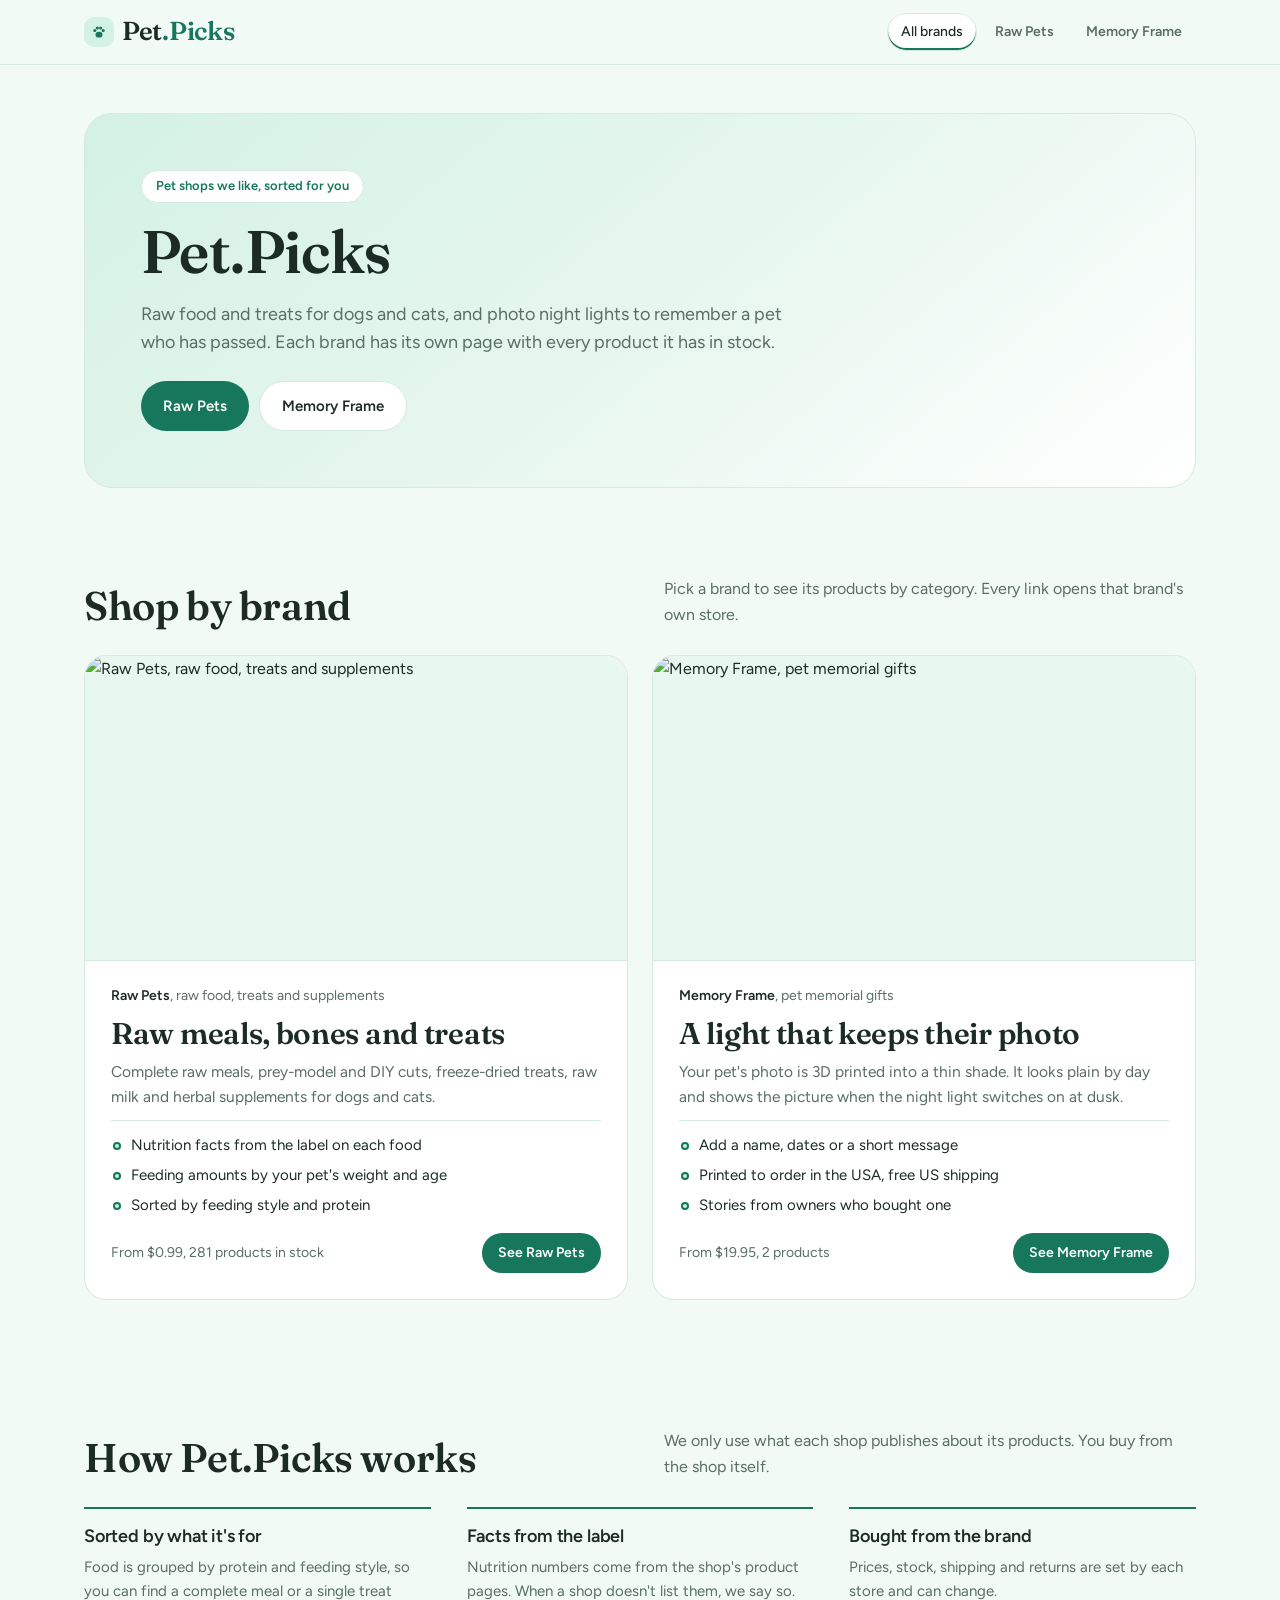
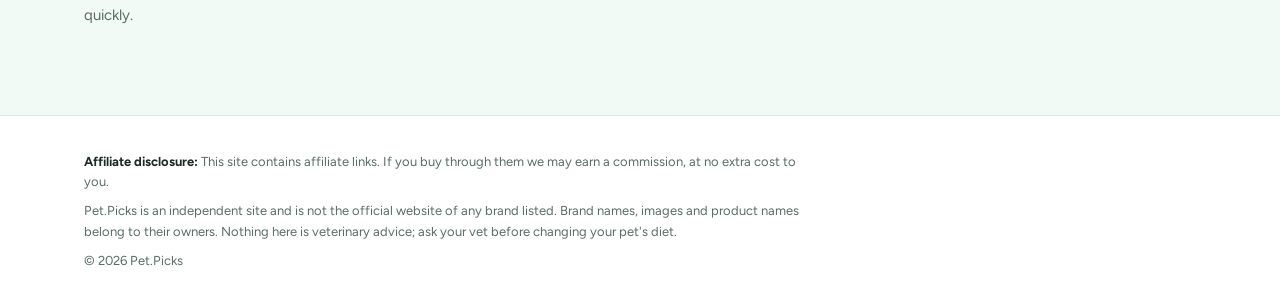
==== index.html @ 30e13f92 "Pet.Picks: hub, Raw Pets (281 in-stock products, nutrition, feeding helper), Memory Frame Co-Authore" ====
<!DOCTYPE html>
<html lang="en">
<head>
<meta charset="utf-8">
<meta name="viewport" content="width=device-width, initial-scale=1">
<link rel="icon" type="image/svg+xml" href="data:image/svg+xml,%3Csvg xmlns='http://www.w3.org/2000/svg' viewBox='0 0 64 64'%3E%3Crect width='64' height='64' rx='16' fill='%23d4f1e5'/%3E%3Cg fill='%2317775c'%3E%3Cellipse cx='32' cy='40' rx='11' ry='9'/%3E%3Ccircle cx='19' cy='27' r='5'/%3E%3Ccircle cx='27' cy='19' r='5'/%3E%3Ccircle cx='37' cy='19' r='5'/%3E%3Ccircle cx='45' cy='27' r='5'/%3E%3C/g%3E%3C/svg%3E">
<title>Pet.Picks | Raw Pet Food, Treats &amp; Pet Memorial Gifts</title>
<meta name="description" content="Pet.Picks sorts products from small pet shops we like: raw food, treats and supplements from Raw Pets, and photo memorial night lights from Memory Frame.">
<script>try{if(sessionStorage.getItem("pp-transit")&&!matchMedia("(prefers-reduced-motion: reduce)").matches){document.documentElement.classList.add("tc-arrive");setTimeout(function(){document.documentElement.classList.remove("tc-arrive")},3000)}}catch(e){}</script>
<link rel="preconnect" href="https://fonts.googleapis.com">
<link rel="preconnect" href="https://fonts.gstatic.com" crossorigin>
<link rel="stylesheet" href="https://fonts.googleapis.com/css2?family=Fraunces:opsz,wght@9..144,500;9..144,600&family=Figtree:wght@400;500;600;700&display=swap">
<link rel="stylesheet" href="assets/css/site.css">
<style>
.brands{display:grid;grid-template-columns:repeat(2,minmax(0,1fr));gap:24px}
.brand{display:flex;flex-direction:column;border-radius:22px;overflow:hidden;background:var(--card);border:1px solid var(--line);transition:border-color .25s,box-shadow .25s}
.brand:hover{border-color:var(--a);box-shadow:0 20px 40px -26px rgba(23,119,92,.55)}
.brand .pic{aspect-ratio:16/9;background:var(--mint-2);position:relative;overflow:hidden;border-bottom:1px solid var(--line)}
.brand .pic img{position:absolute;inset:0;width:100%;height:100%;object-fit:cover;transition:transform .6s cubic-bezier(.2,.7,.2,1)}
.brand:hover .pic img{transform:scale(1.035)}
.brand .body{padding:24px 26px 26px;display:flex;flex-direction:column;gap:10px;flex:1}
.brand .kind{font-size:14px;color:var(--mut)}
.brand .kind b{color:var(--ink);font-weight:600}
.brand h3{font-size:30px}
.brand p{color:var(--mut);font-size:15.5px}
.brand ul{list-style:none;padding:12px 0 0;font-size:15px;flex:1;display:flex;flex-direction:column;gap:6px;border-top:1px solid var(--line)}
.brand li{padding-left:20px;position:relative}
.brand li:before{content:"";position:absolute;left:2px;top:.6em;width:8px;height:8px;border-radius:50%;background:var(--a-l);box-shadow:inset 0 0 0 2px var(--a)}
.brand .meta{display:flex;justify-content:space-between;align-items:center;gap:14px;flex-wrap:wrap;margin-top:6px}
.brand .meta span:first-child{font-size:14px;color:var(--mut)}
.how{display:grid;grid-template-columns:repeat(3,minmax(0,1fr));gap:36px}
.how div{border-top:2px solid var(--a);padding-top:16px}
.how h3{font:600 18px/1.3 var(--f-body);margin-bottom:6px}
.how p{color:var(--mut);font-size:15px;max-width:34ch}
@media(max-width:760px){.brands,.how{grid-template-columns:1fr}.how{gap:24px}.brand .body{padding:20px}}
</style>
</head>
<body>

<header><div class="wrap">
  <a class="logo" href="./"><i><svg viewBox="0 0 24 24" fill="#17775c"><ellipse cx="12" cy="15.5" rx="4.6" ry="3.8"/><circle cx="6.4" cy="10" r="2.1"/><circle cx="9.8" cy="6.6" r="2.1"/><circle cx="14.2" cy="6.6" r="2.1"/><circle cx="17.6" cy="10" r="2.1"/></svg></i><b>Pet<span>.Picks</span></b></a>
  <nav class="top" id="nav"></nav>
</div></header>

<main>
<!-- HERO (simple for now; the full hero comes later) -->
<section class="hero"><div class="wrap">
  <div class="hero-box">
    <span class="tag">Pet shops we like, sorted for you</span>
    <h1>Pet.Picks</h1>
    <p>Raw food and treats for dogs and cats, and photo night lights to remember a pet who has passed. Each brand has its own page with every product it has in stock.</p>
    <div class="cta" id="heroBtns"></div>
  </div>
</div></section>

<section id="brands"><div class="wrap">
  <div class="head">
    <h2>Shop by brand</h2>
    <p>Pick a brand to see its products by category. Every link opens that brand's own store.</p>
  </div>
  <div class="brands" id="brandGrid"></div>
</div></section>

<section><div class="wrap">
  <div class="head">
    <h2>How Pet.Picks works</h2>
    <p>We only use what each shop publishes about its products. You buy from the shop itself.</p>
  </div>
  <div class="how">
    <div data-reveal><h3>Sorted by what it's for</h3><p>Food is grouped by protein and feeding style, so you can find a complete meal or a single treat quickly.</p></div>
    <div data-reveal><h3>Facts from the label</h3><p>Nutrition numbers come from the shop's product pages. When a shop doesn't list them, we say so.</p></div>
    <div data-reveal><h3>Bought from the brand</h3><p>Prices, stock, shipping and returns are set by each store and can change.</p></div>
  </div>
</div></section>
</main>

<footer><div class="wrap">
  <p><b>Affiliate disclosure:</b> This site contains affiliate links. If you buy through them we may earn a commission, at no extra cost to you.</p>
  <p>Pet.Picks is an independent site and is not the official website of any brand listed. Brand names, images and product names belong to their owners. Nothing here is veterinary advice; ask your vet before changing your pet's diet.</p>
  <p>© <span id="y"></span> Pet.Picks</p>
</div></footer>

<script>
/* =====================================================================
   SETTINGS – EDIT ONLY THIS PART
   To add a brand: create its folder (e.g. /new-brand/index.html) and copy one block below.
   ===================================================================== */
const BRANDS = [
 { page:"raw-pets/", nav:"Raw food & treats", label:"Raw Pets", kind:"raw food, treats and supplements",
   title:"Raw meals, bones and treats",
   text:"Complete raw meals, prey-model and DIY cuts, freeze-dried treats, raw milk and herbal supplements for dogs and cats.",
   points:["Nutrition facts from the label on each food","Feeding amounts by your pet's weight and age","Sorted by feeding style and protein"],
   from:"From $0.99", count:"281 products in stock",
   img:"https://rawpets.com/wp-content/uploads/2026/08/img_0760.jpeg" },
 { page:"memory-frame/", nav:"Memorial lights", label:"Memory Frame", kind:"pet memorial gifts",
   title:"A light that keeps their photo",
   text:"Your pet's photo is 3D printed into a thin shade. It looks plain by day and shows the picture when the night light switches on at dusk.",
   points:["Add a name, dates or a short message","Printed to order in the USA, free US shipping","Stories from owners who bought one"],
   from:"From $19.95", count:"2 products",
   img:"https://getmemoryframe.com/cdn/shop/files/01-nikko-illuminated.png?v=1788274591" }
];
/* ===================== END OF SETTINGS ===================== */

document.getElementById("nav").innerHTML = '<a class="on" href="./"><span>All brands</span></a>' +
  BRANDS.map(function(b){ return '<a href="'+b.page+'"><b>'+b.label+'</b><span>'+b.nav+'</span></a>'; }).join("");
document.getElementById("heroBtns").innerHTML = BRANDS.map(function(b,i){
  return '<a class="btn'+(i?' ghost':'')+'" href="'+b.page+'">'+b.label+'</a>'; }).join("");
document.getElementById("brandGrid").innerHTML = BRANDS.map(function(b){
  var meta=[b.from,b.count].filter(Boolean).join(", ");
  return '<a class="brand" href="'+b.page+'" data-fly data-reveal>'+
    '<div class="pic"><img loading="lazy" alt="'+b.label+', '+b.kind+'" src="'+b.img+'"></div>'+
    '<div class="body"><span class="kind"><b>'+b.label+'</b>, '+b.kind+'</span><h3>'+b.title+'</h3><p>'+b.text+'</p>'+
    '<ul>'+b.points.map(function(t){return "<li>"+t+"</li>"}).join("")+'</ul>'+
    '<div class="meta"><span>'+meta+'</span><span class="btn sm">See '+b.label+'</span></div></div></a>';
}).join("");
document.getElementById("y").textContent = new Date().getFullYear();
</script>
<script src="assets/js/gsap.min.js"></script>
<script src="assets/js/motion.js"></script>
<script src="assets/js/transit.js" defer></script>
</body>
</html>
---- assets/css/site.css ----
/* Pet.Picks shared look: pastel mint, soft white cards, deep green for actions. */
:root{
  --bg:#f2faf6; --card:#ffffff; --mint:#d4f1e5; --mint-2:#e8f7f0; --line:#d5eae0;
  --ink:#1c2b26; --mut:#5a6d66;
  --a:#17775c; --a-d:#0f5f49; --a-l:#c8eedf;
  --warm:#f7e3bd; --warm-ink:#8a5a12;
  --f-display:"Fraunces",Georgia,"Times New Roman",serif;
  --f-body:"Figtree",system-ui,-apple-system,"Segoe UI",Roboto,sans-serif;
  color-scheme:light;
}
*{box-sizing:border-box;margin:0}
html{scroll-behavior:smooth}
body{font-family:var(--f-body);color:var(--ink);background:var(--bg);font-size:16px;line-height:1.6;-webkit-font-smoothing:antialiased}
a{color:inherit;text-decoration:none}
img{max-width:100%}
::selection{background:var(--a-l)}
a:focus-visible,button:focus-visible,input:focus-visible,select:focus-visible,summary:focus-visible{outline:2px solid var(--a);outline-offset:3px}
.wrap{max-width:1160px;margin:0 auto;padding-inline:24px}
h1,h2,h3{font-family:var(--f-display);font-weight:600;letter-spacing:-.01em;line-height:1.08;text-wrap:balance}
h1{font-size:clamp(38px,5.2vw,60px)}
main h2{font-size:clamp(28px,3.6vw,40px)}

/* header + brand tabs */
header{position:sticky;top:0;z-index:20;background:rgba(242,250,246,.88);backdrop-filter:saturate(1.4) blur(10px);-webkit-backdrop-filter:saturate(1.4) blur(10px);border-bottom:1px solid var(--line)}
header .wrap{display:flex;justify-content:space-between;align-items:center;height:64px;gap:12px}
.logo{font-family:var(--f-display);font-weight:600;font-size:26px;letter-spacing:-.01em;display:flex;align-items:center;gap:8px}
.logo b{font-weight:inherit}
.logo b span{color:var(--a)}
.logo i{width:30px;height:30px;border-radius:10px;background:var(--mint);display:grid;place-items:center;font-style:normal}
.logo i svg{width:18px;height:18px}
nav.top{display:flex;gap:4px;font-size:14px;font-weight:500}
nav.top a{padding:7px 13px;border-radius:999px;color:var(--mut);border:1px solid transparent}
nav.top a:hover{color:var(--ink);background:var(--mint-2)}
nav.top a.on{color:var(--ink);background:var(--card);border-color:var(--line);box-shadow:inset 0 -2px 0 var(--a)}
nav.top a b{font-weight:600}
nav.top a b+span{display:none}

/* buttons */
.btn{display:inline-flex;align-items:center;justify-content:center;gap:8px;background:var(--a);color:#fff;padding:12px 22px;border-radius:999px;font-weight:600;font-size:15px;border:0;cursor:pointer;font-family:inherit;transition:background .2s}
.btn:hover{background:var(--a-d)}
.btn.sm{padding:9px 16px;font-size:14px}
.btn.ghost{background:var(--card);color:var(--ink);border:1px solid var(--line)}
.btn.ghost:hover{background:var(--mint-2)}

/* simple hero box (the big hero comes later) */
.hero{padding-block:48px 24px}
.hero-box{background:linear-gradient(140deg,var(--mint) 0%,var(--mint-2) 55%,#fff 100%);border:1px solid var(--line);border-radius:28px;padding:clamp(28px,5vw,56px)}
.hero-box .tag{display:inline-block;background:#fff;color:var(--a);border:1px solid var(--line);padding:5px 14px;border-radius:999px;font-size:13px;font-weight:600;margin-bottom:16px}
.hero-box h1{max-width:18ch}
.hero-box p{color:var(--mut);font-size:18px;max-width:56ch;margin:16px 0 24px}
.cta{display:flex;gap:10px;flex-wrap:wrap}

section{padding-block:64px}
.head{display:grid;grid-template-columns:1fr 1fr;gap:12px 48px;align-items:end;margin-bottom:28px}
.head p{color:var(--mut);max-width:52ch}
section[id]{scroll-margin-top:80px}

footer{background:var(--card);border-top:1px solid var(--line);padding-block:36px;color:var(--mut);font-size:13px;margin-top:24px}
footer .wrap{display:flex;flex-direction:column;gap:8px}
footer p{max-width:92ch}
footer b{color:var(--ink)}

@media(max-width:860px){
  header .wrap{flex-wrap:wrap;height:auto;padding-top:10px;row-gap:8px}
  header .wrap>.logo{flex:1}
  nav.top{order:3;width:100%;gap:6px;padding-bottom:10px;overflow-x:auto}
  nav.top a{display:flex;flex-direction:column;justify-content:center;align-items:center;flex:1;min-width:0;text-align:center;white-space:nowrap;line-height:1.2;padding:7px 8px;background:var(--card);border:1px solid var(--line);border-radius:14px;color:var(--ink)}
  nav.top a.on{background:var(--a);border-color:var(--a);color:#fff;box-shadow:none}
  nav.top a b{display:block;font-size:14px}
  nav.top a b+span{display:block;font-size:11px;opacity:.8}
  nav.top a:first-child{flex:0 0 auto;padding:7px 12px}
  section[id]{scroll-margin-top:136px}
  .head{grid-template-columns:1fr}
}
@media(max-width:760px){
  .wrap{padding-inline:16px}
  .hero{padding-block:24px 8px}
  .hero-box{border-radius:22px}
  .hero-box p{font-size:16.5px}
  section{padding-block:44px}
}

/* page transition veil (assets/js/transit.js) */
html.tc-arrive::after{content:"";position:fixed;inset:0;background:var(--bg);z-index:9998}
.tc-veil{position:fixed;inset:0;z-index:9999;pointer-events:none;visibility:hidden}
.tc-veil.on{visibility:visible;pointer-events:auto}
.tc-sheet{position:absolute;inset:0;background:var(--mint-2);clip-path:circle(0px at 50% 50%)}
.tc-bar{position:absolute;left:0;right:0;bottom:0;height:4px;background:var(--a);transform-origin:left;transform:scaleX(0)}
.tc-label{position:absolute;left:16px;right:16px;top:60%;text-align:center;overflow:hidden;font:600 clamp(26px,4vw,40px)/1.15 var(--f-display);color:var(--ink)}
.tc-label span{display:inline-block}
.tc-fly{position:fixed;display:none;border-radius:20px;overflow:hidden;background:#fff;box-shadow:0 30px 60px -28px rgba(20,60,45,.45),0 0 0 1px var(--line);will-change:transform,left,top,width,height}
.tc-fly img{width:100%;height:100%;object-fit:contain;padding:6%;display:block}
.tc-fly.cover img{object-fit:cover;padding:0}
@media(prefers-reduced-motion:reduce){*{transition:none!important}html{scroll-behavior:auto}.tc-veil{display:none}}
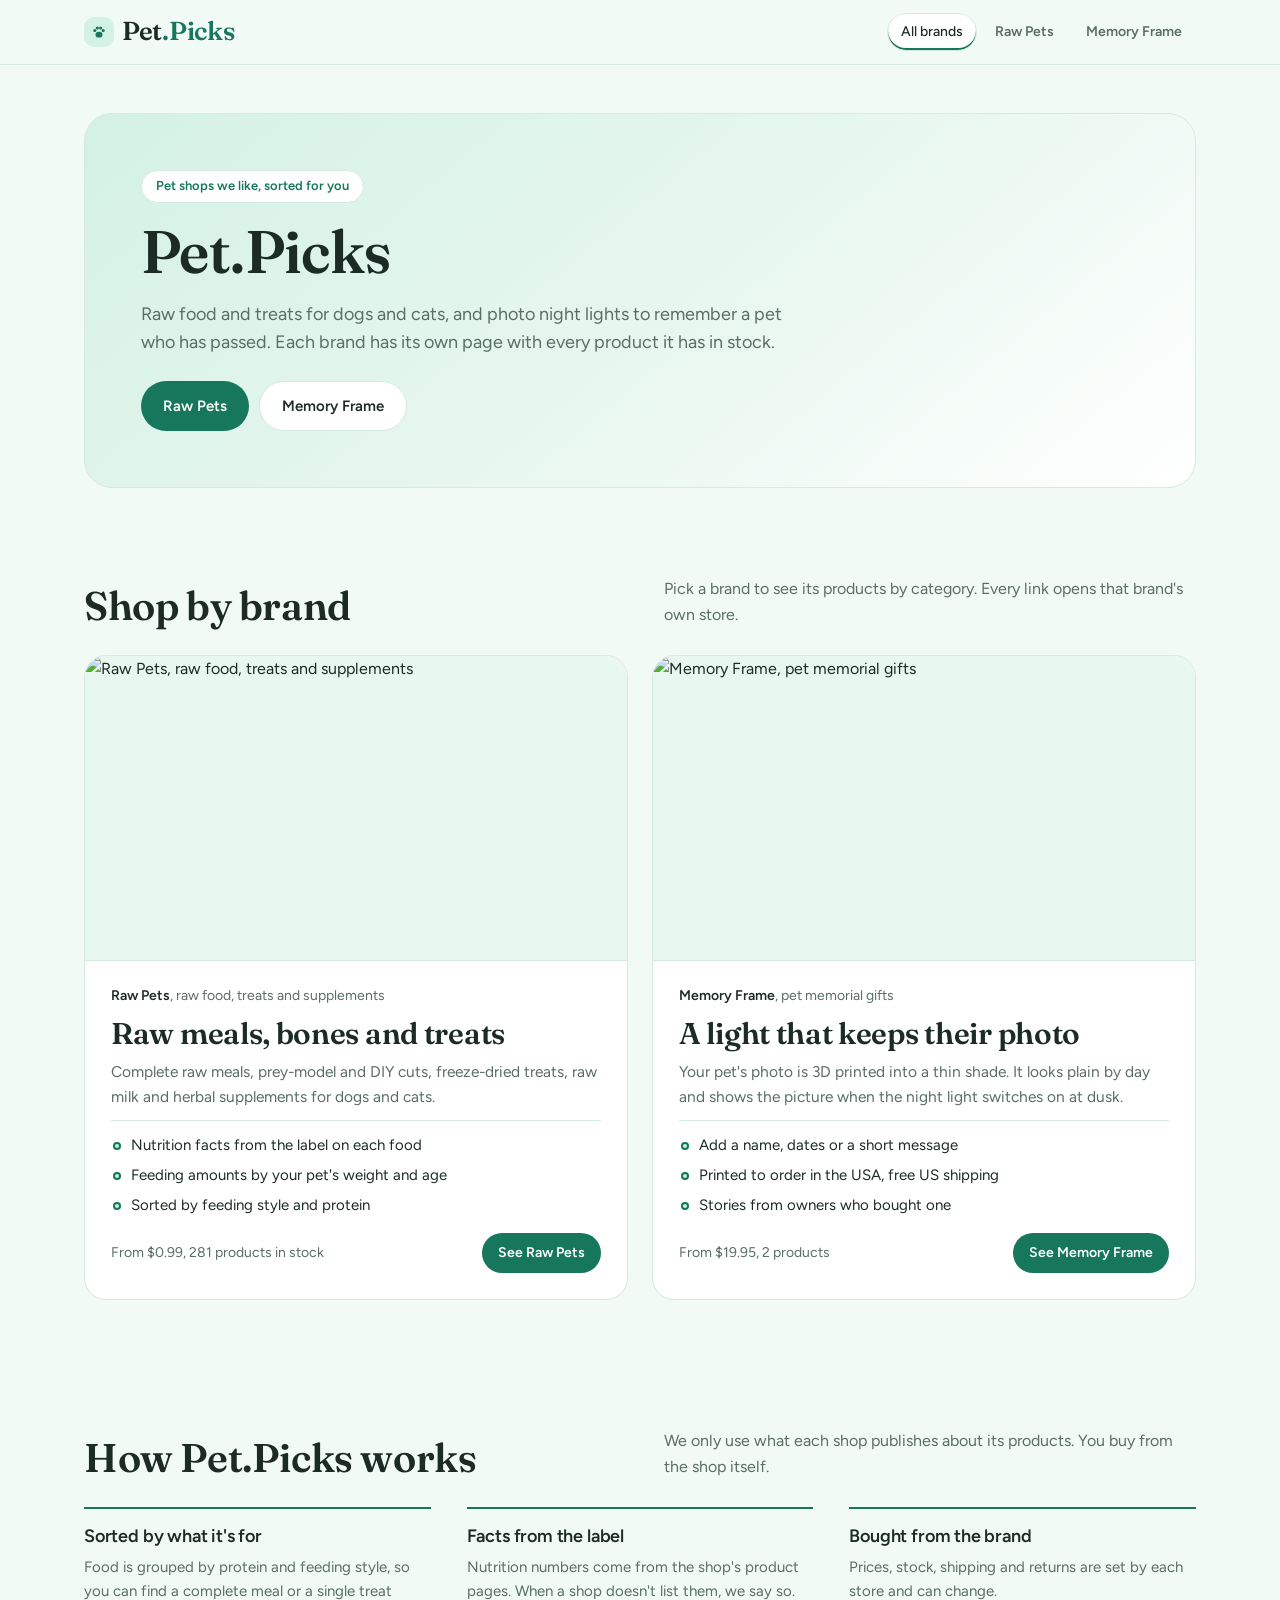
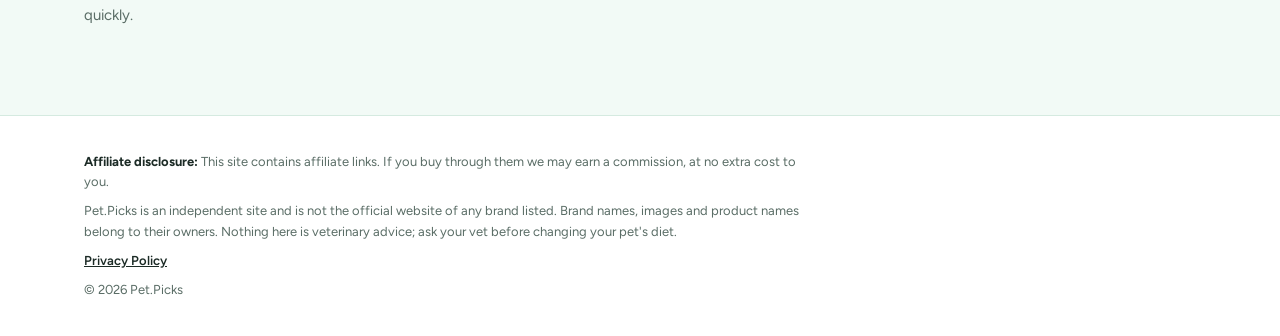
==== commit c8fb44c9: "Add privacy policy page and footer links Co-Authored-By: Claude Opus 5.5 <noreply@anthropic.com> Cla" ====
--- a/index.html
+++ b/index.html
@@ -77,6 +77,7 @@
 <footer><div class="wrap">
   <p><b>Affiliate disclosure:</b> This site contains affiliate links. If you buy through them we may earn a commission, at no extra cost to you.</p>
   <p>Pet.Picks is an independent site and is not the official website of any brand listed. Brand names, images and product names belong to their owners. Nothing here is veterinary advice; ask your vet before changing your pet's diet.</p>
+  <p><a class="pp" href="privacy.html">Privacy Policy</a></p>
   <p>© <span id="y"></span> Pet.Picks</p>
 </div></footer>
 
--- a/assets/css/site.css
+++ b/assets/css/site.css
@@ -59,6 +59,7 @@
 footer .wrap{display:flex;flex-direction:column;gap:8px}
 footer p{max-width:92ch}
 footer b{color:var(--ink)}
+footer a.pp{color:var(--ink);font-weight:600;text-decoration:underline}
 
 @media(max-width:860px){
   header .wrap{flex-wrap:wrap;height:auto;padding-top:10px;row-gap:8px}
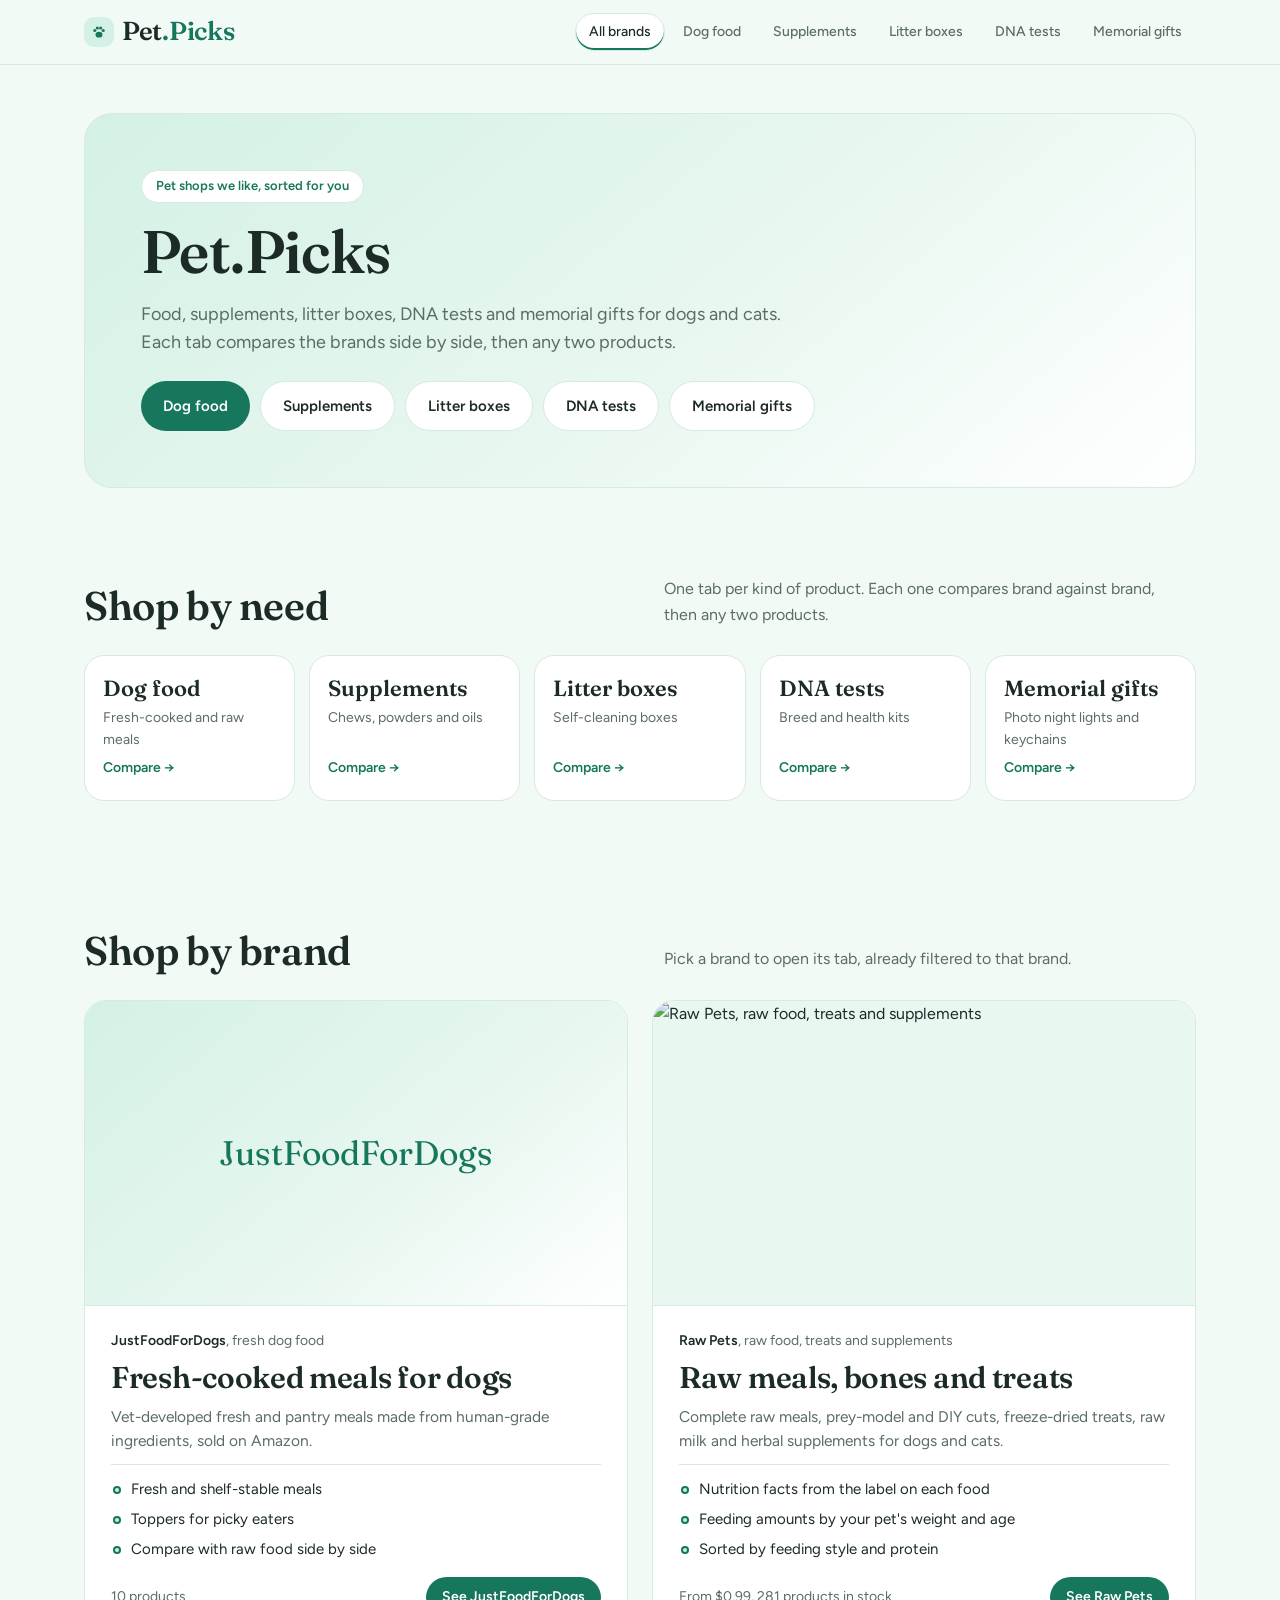
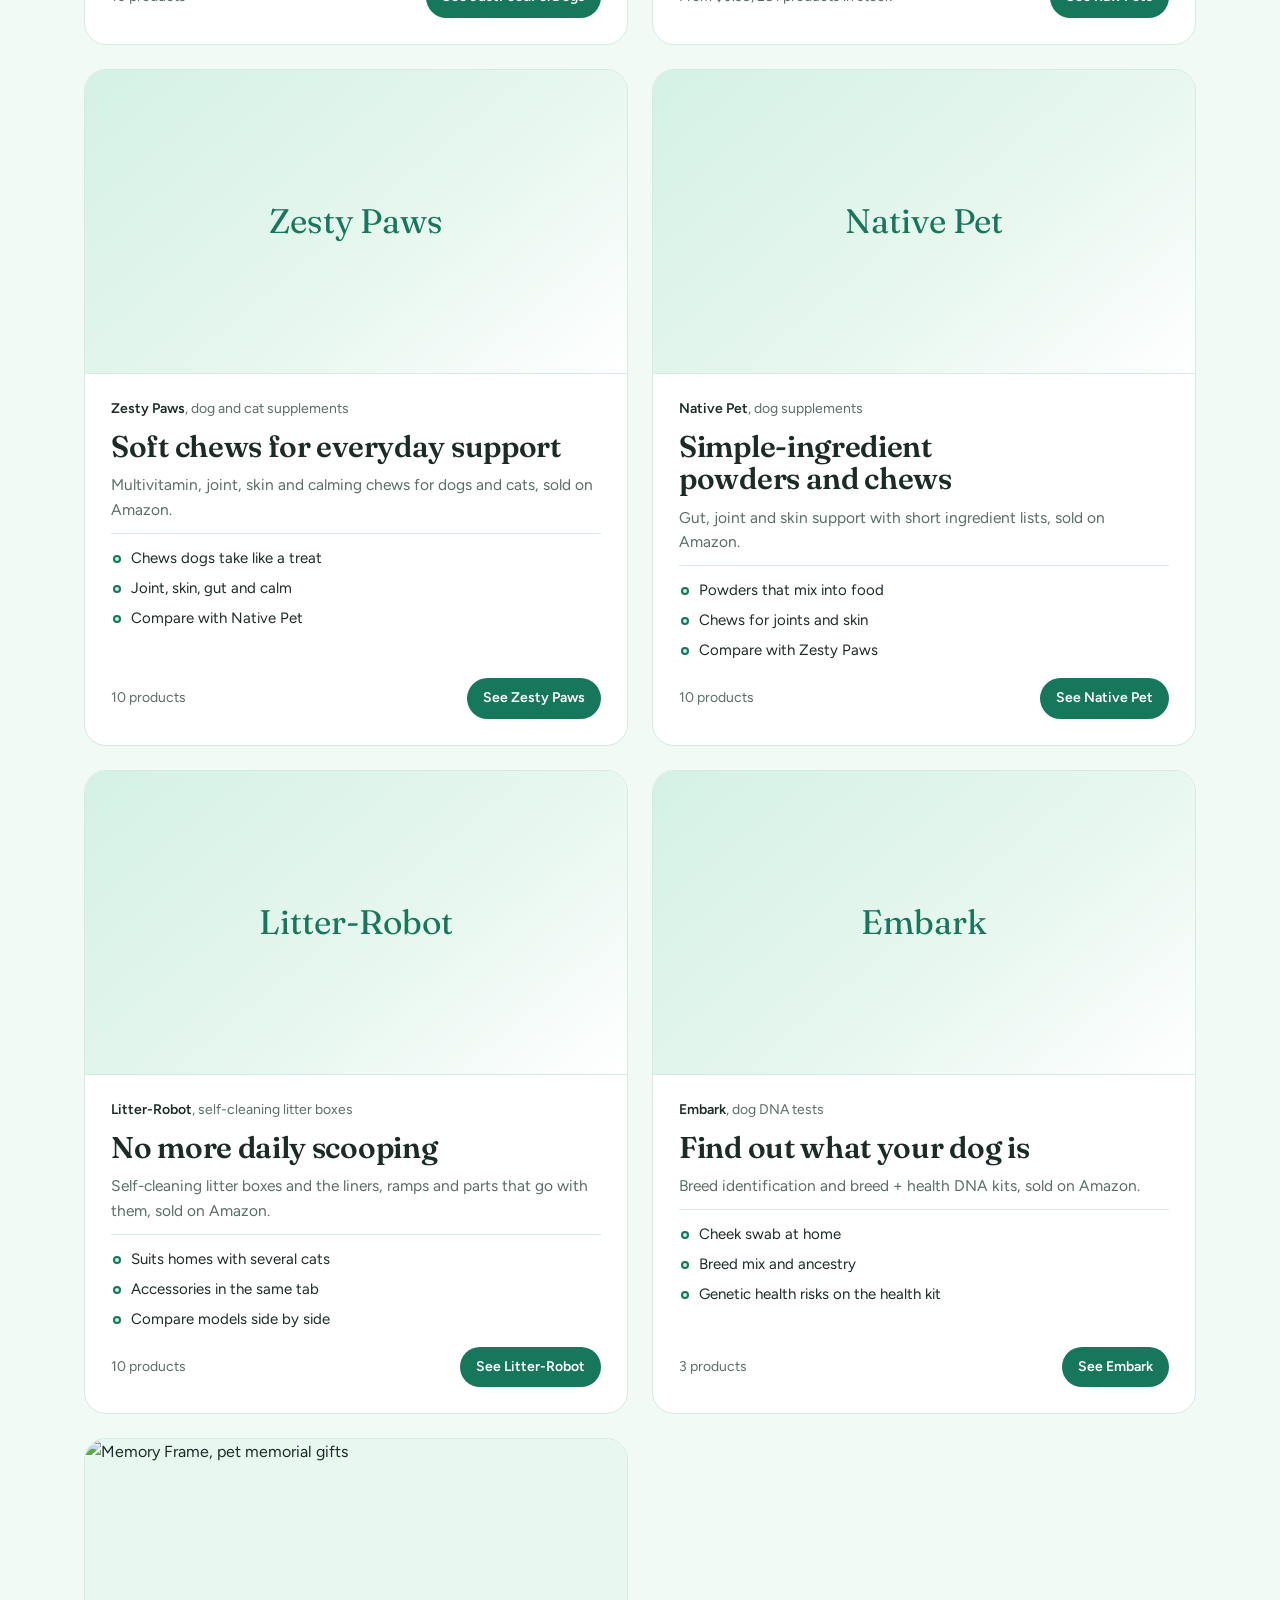
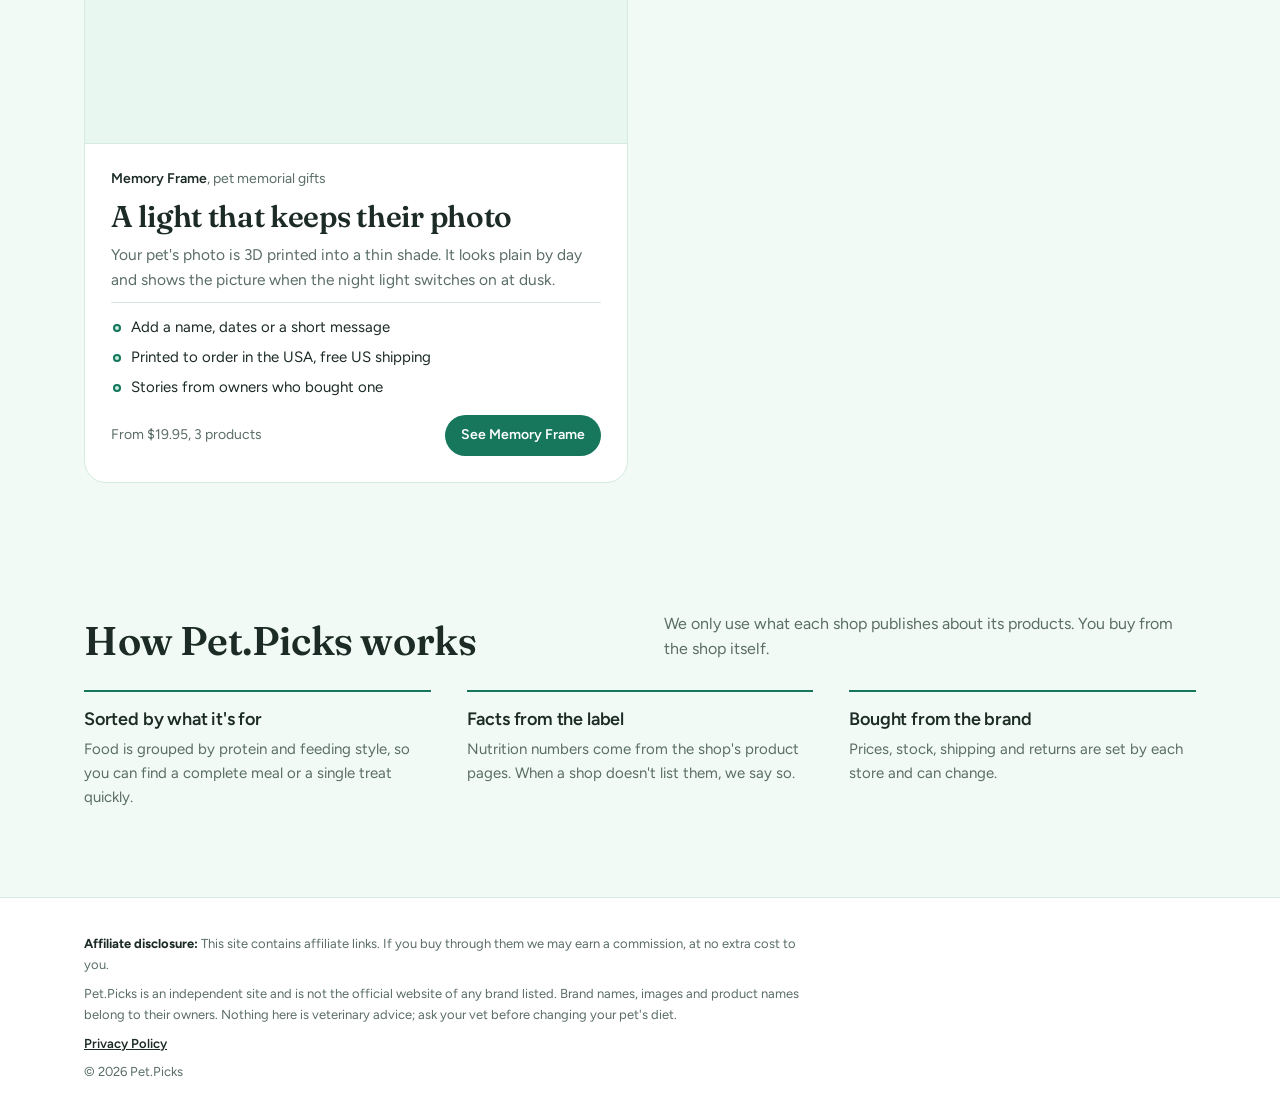
==== commit 9b2f4942: "Home page: product-type tab menu, Shop by need and Shop by brand cards Co-Authored-By: Claude Opus 5" ====
--- a/index.html
+++ b/index.html
@@ -12,6 +12,14 @@
 <link rel="stylesheet" href="https://fonts.googleapis.com/css2?family=Fraunces:opsz,wght@9..144,500;9..144,600&family=Figtree:wght@400;500;600;700&display=swap">
 <link rel="stylesheet" href="assets/css/site.css">
 <style>
+.types{display:grid;grid-template-columns:repeat(5,minmax(0,1fr));gap:14px}
+.type{background:var(--card);border:1px solid var(--line);border-radius:20px;padding:20px 18px;display:flex;flex-direction:column;gap:6px;transition:border-color .25s,transform .25s}
+.type:hover{border-color:var(--a);transform:translateY(-3px)}
+.type b{font-family:var(--f-display);font-size:22px;font-weight:600;line-height:1.1}
+.type small{color:var(--mut);font-size:14px;flex:1}
+.type span{color:var(--a);font-weight:600;font-size:14px}
+@media(max-width:900px){.types{grid-template-columns:1fr 1fr}}
+.brand .pic.ph{display:flex;align-items:center;justify-content:center;font-family:var(--f-display);font-size:34px;color:var(--a);background:linear-gradient(140deg,var(--mint),var(--mint-2) 60%,#fff)}
 .brands{display:grid;grid-template-columns:repeat(2,minmax(0,1fr));gap:24px}
 .brand{display:flex;flex-direction:column;border-radius:22px;overflow:hidden;background:var(--card);border:1px solid var(--line);transition:border-color .25s,box-shadow .25s}
 .brand:hover{border-color:var(--a);box-shadow:0 20px 40px -26px rgba(23,119,92,.55)}
@@ -48,15 +56,22 @@
   <div class="hero-box">
     <span class="tag">Pet shops we like, sorted for you</span>
     <h1>Pet.Picks</h1>
-    <p>Raw food and treats for dogs and cats, and photo night lights to remember a pet who has passed. Each brand has its own page with every product it has in stock.</p>
+    <p>Food, supplements, litter boxes, DNA tests and memorial gifts for dogs and cats. Each tab compares the brands side by side, then any two products.</p>
     <div class="cta" id="heroBtns"></div>
   </div>
 </div></section>
 
+<section id="types"><div class="wrap">
+  <div class="head">
+    <h2>Shop by need</h2>
+    <p>One tab per kind of product. Each one compares brand against brand, then any two products.</p>
+  </div>
+  <div class="types" id="typeGrid"></div>
+</div></section>
 <section id="brands"><div class="wrap">
   <div class="head">
     <h2>Shop by brand</h2>
-    <p>Pick a brand to see its products by category. Every link opens that brand's own store.</p>
+    <p>Pick a brand to open its tab, already filtered to that brand.</p>
   </div>
   <div class="brands" id="brandGrid"></div>
 </div></section>
@@ -86,30 +101,67 @@
    SETTINGS – EDIT ONLY THIS PART
    To add a brand: create its folder (e.g. /new-brand/index.html) and copy one block below.
    ===================================================================== */
+// TABS: the menu at the top. One tab per product type, no brand names.
+const TABS = [
+ { page:"dog-food/", label:"Dog food", text:"Fresh-cooked and raw meals" },
+ { page:"supplements/", label:"Supplements", text:"Chews, powders and oils" },
+ { page:"litter-boxes/", label:"Litter boxes", text:"Self-cleaning boxes" },
+ { page:"dna-tests/", label:"DNA tests", text:"Breed and health kits" },
+ { page:"memorial-gifts/", label:"Memorial gifts", text:"Photo night lights and keychains" }
+];
+// BRAND CARDS under "Shop by brand". page = the product tab, ?brand= opens it filtered to that brand.
+// img:"" shows the brand name until a photo is added.
 const BRANDS = [
- { page:"raw-pets/", nav:"Raw food & treats", label:"Raw Pets", kind:"raw food, treats and supplements",
+ { page:"dog-food/?brand=jffd", label:"JustFoodForDogs", kind:"fresh dog food",
+   title:"Fresh-cooked meals for dogs",
+   text:"Vet-developed fresh and pantry meals made from human-grade ingredients, sold on Amazon.",
+   points:["Fresh and shelf-stable meals","Toppers for picky eaters","Compare with raw food side by side"],
+   from:"", count:"10 products", img:"" },
+ { page:"raw-pets/", label:"Raw Pets", kind:"raw food, treats and supplements",
    title:"Raw meals, bones and treats",
    text:"Complete raw meals, prey-model and DIY cuts, freeze-dried treats, raw milk and herbal supplements for dogs and cats.",
    points:["Nutrition facts from the label on each food","Feeding amounts by your pet's weight and age","Sorted by feeding style and protein"],
    from:"From $0.99", count:"281 products in stock",
    img:"https://rawpets.com/wp-content/uploads/2026/08/img_0760.jpeg" },
- { page:"memory-frame/", nav:"Memorial lights", label:"Memory Frame", kind:"pet memorial gifts",
+ { page:"supplements/?brand=zesty", label:"Zesty Paws", kind:"dog and cat supplements",
+   title:"Soft chews for everyday support",
+   text:"Multivitamin, joint, skin and calming chews for dogs and cats, sold on Amazon.",
+   points:["Chews dogs take like a treat","Joint, skin, gut and calm","Compare with Native Pet"],
+   from:"", count:"10 products", img:"" },
+ { page:"supplements/?brand=native", label:"Native Pet", kind:"dog supplements",
+   title:"Simple-ingredient powders and chews",
+   text:"Gut, joint and skin support with short ingredient lists, sold on Amazon.",
+   points:["Powders that mix into food","Chews for joints and skin","Compare with Zesty Paws"],
+   from:"", count:"10 products", img:"" },
+ { page:"litter-boxes/?brand=litterrobot", label:"Litter-Robot", kind:"self-cleaning litter boxes",
+   title:"No more daily scooping",
+   text:"Self-cleaning litter boxes and the liners, ramps and parts that go with them, sold on Amazon.",
+   points:["Suits homes with several cats","Accessories in the same tab","Compare models side by side"],
+   from:"", count:"10 products", img:"" },
+ { page:"dna-tests/?brand=embark", label:"Embark", kind:"dog DNA tests",
+   title:"Find out what your dog is",
+   text:"Breed identification and breed + health DNA kits, sold on Amazon.",
+   points:["Cheek swab at home","Breed mix and ancestry","Genetic health risks on the health kit"],
+   from:"", count:"3 products", img:"" },
+ { page:"memorial-gifts/?brand=memoryframe", label:"Memory Frame", kind:"pet memorial gifts",
    title:"A light that keeps their photo",
    text:"Your pet's photo is 3D printed into a thin shade. It looks plain by day and shows the picture when the night light switches on at dusk.",
    points:["Add a name, dates or a short message","Printed to order in the USA, free US shipping","Stories from owners who bought one"],
-   from:"From $19.95", count:"2 products",
+   from:"From $19.95", count:"3 products",
    img:"https://getmemoryframe.com/cdn/shop/files/01-nikko-illuminated.png?v=1788274591" }
 ];
 /* ===================== END OF SETTINGS ===================== */
 
 document.getElementById("nav").innerHTML = '<a class="on" href="./"><span>All brands</span></a>' +
-  BRANDS.map(function(b){ return '<a href="'+b.page+'"><b>'+b.label+'</b><span>'+b.nav+'</span></a>'; }).join("");
-document.getElementById("heroBtns").innerHTML = BRANDS.map(function(b,i){
-  return '<a class="btn'+(i?' ghost':'')+'" href="'+b.page+'">'+b.label+'</a>'; }).join("");
+  TABS.map(function(t){ return '<a href="'+t.page+'"><span>'+t.label+'</span></a>'; }).join("");
+document.getElementById("heroBtns").innerHTML = TABS.map(function(t,i){
+  return '<a class="btn'+(i?' ghost':'')+'" href="'+t.page+'">'+t.label+'</a>'; }).join("");
+document.getElementById("typeGrid").innerHTML = TABS.map(function(t){
+  return '<a class="type" href="'+t.page+'" data-reveal><b>'+t.label+'</b><small>'+t.text+'</small><span>Compare →</span></a>'; }).join("");
 document.getElementById("brandGrid").innerHTML = BRANDS.map(function(b){
   var meta=[b.from,b.count].filter(Boolean).join(", ");
   return '<a class="brand" href="'+b.page+'" data-fly data-reveal>'+
-    '<div class="pic"><img loading="lazy" alt="'+b.label+', '+b.kind+'" src="'+b.img+'"></div>'+
+    (b.img ? '<div class="pic"><img loading="lazy" alt="'+b.label+', '+b.kind+'" src="'+b.img+'"></div>' : '<div class="pic ph">'+b.label+'</div>')+
     '<div class="body"><span class="kind"><b>'+b.label+'</b>, '+b.kind+'</span><h3>'+b.title+'</h3><p>'+b.text+'</p>'+
     '<ul>'+b.points.map(function(t){return "<li>"+t+"</li>"}).join("")+'</ul>'+
     '<div class="meta"><span>'+meta+'</span><span class="btn sm">See '+b.label+'</span></div></div></a>';
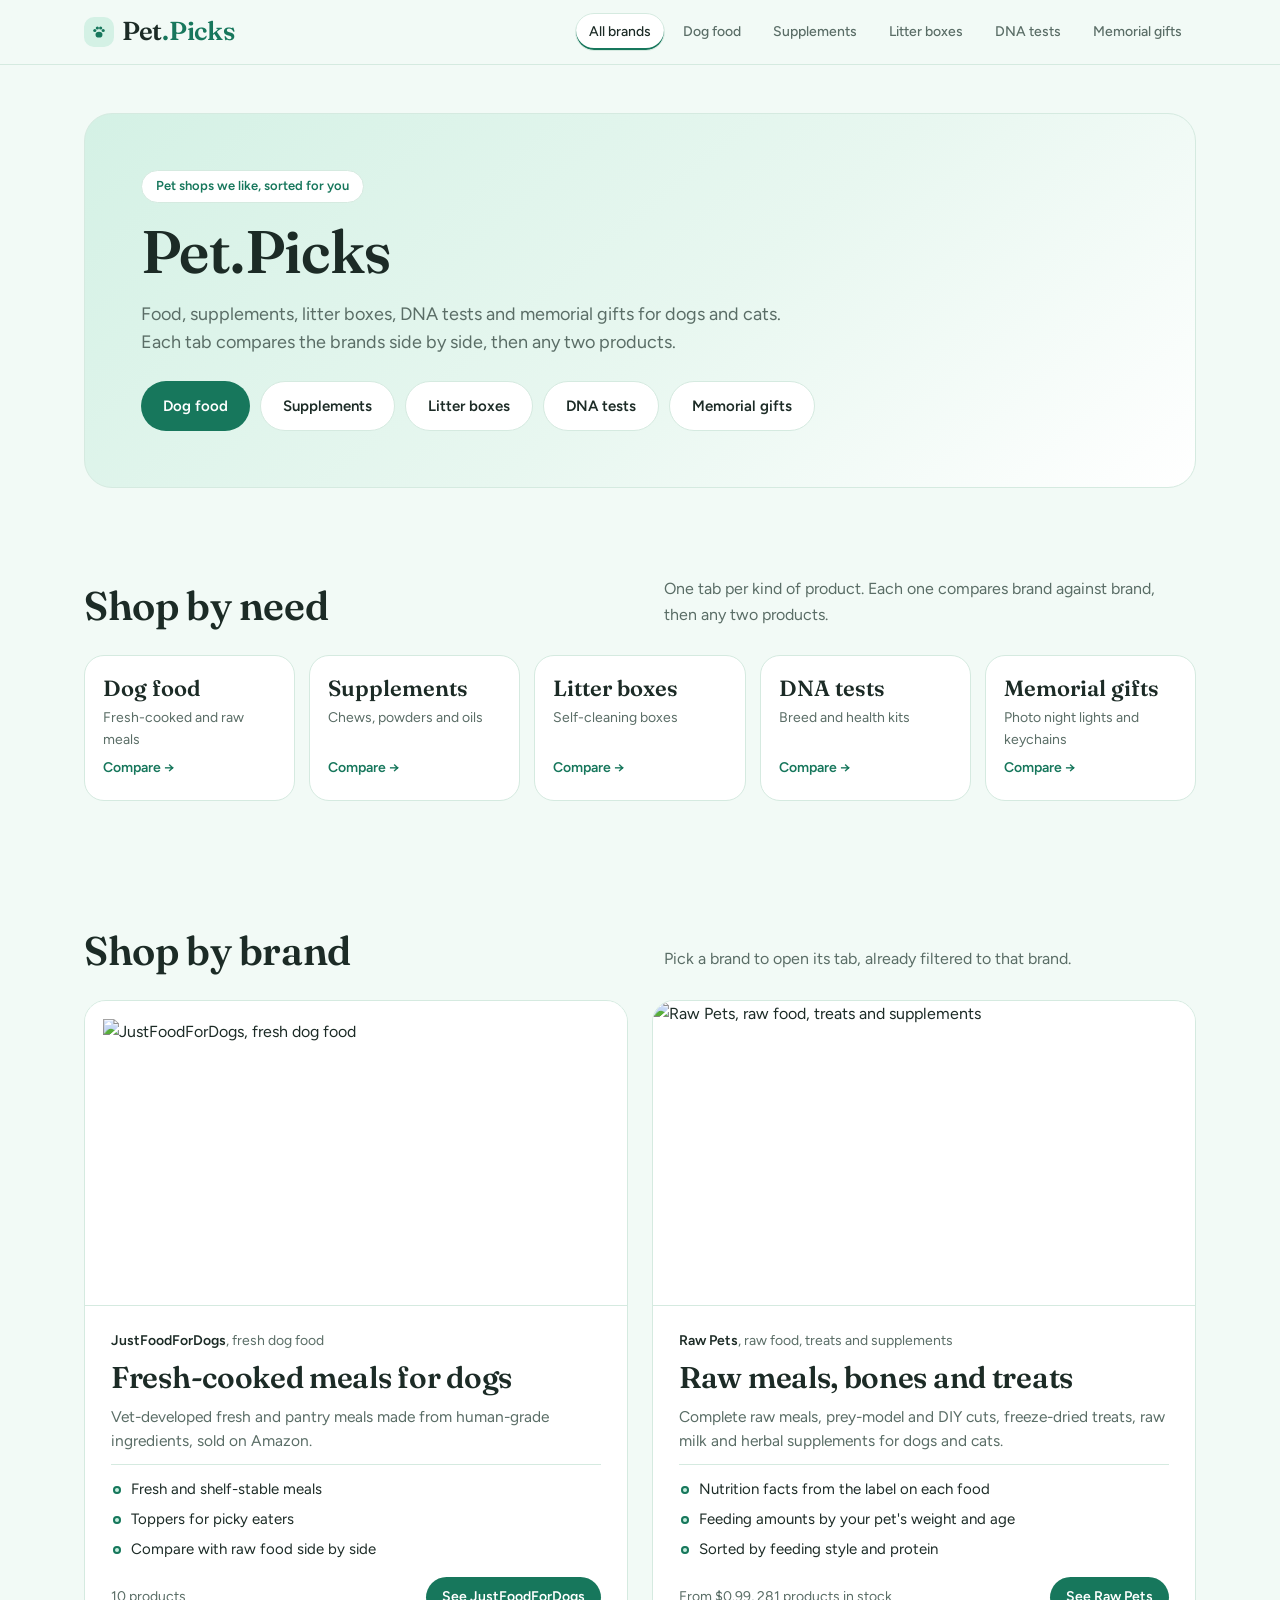
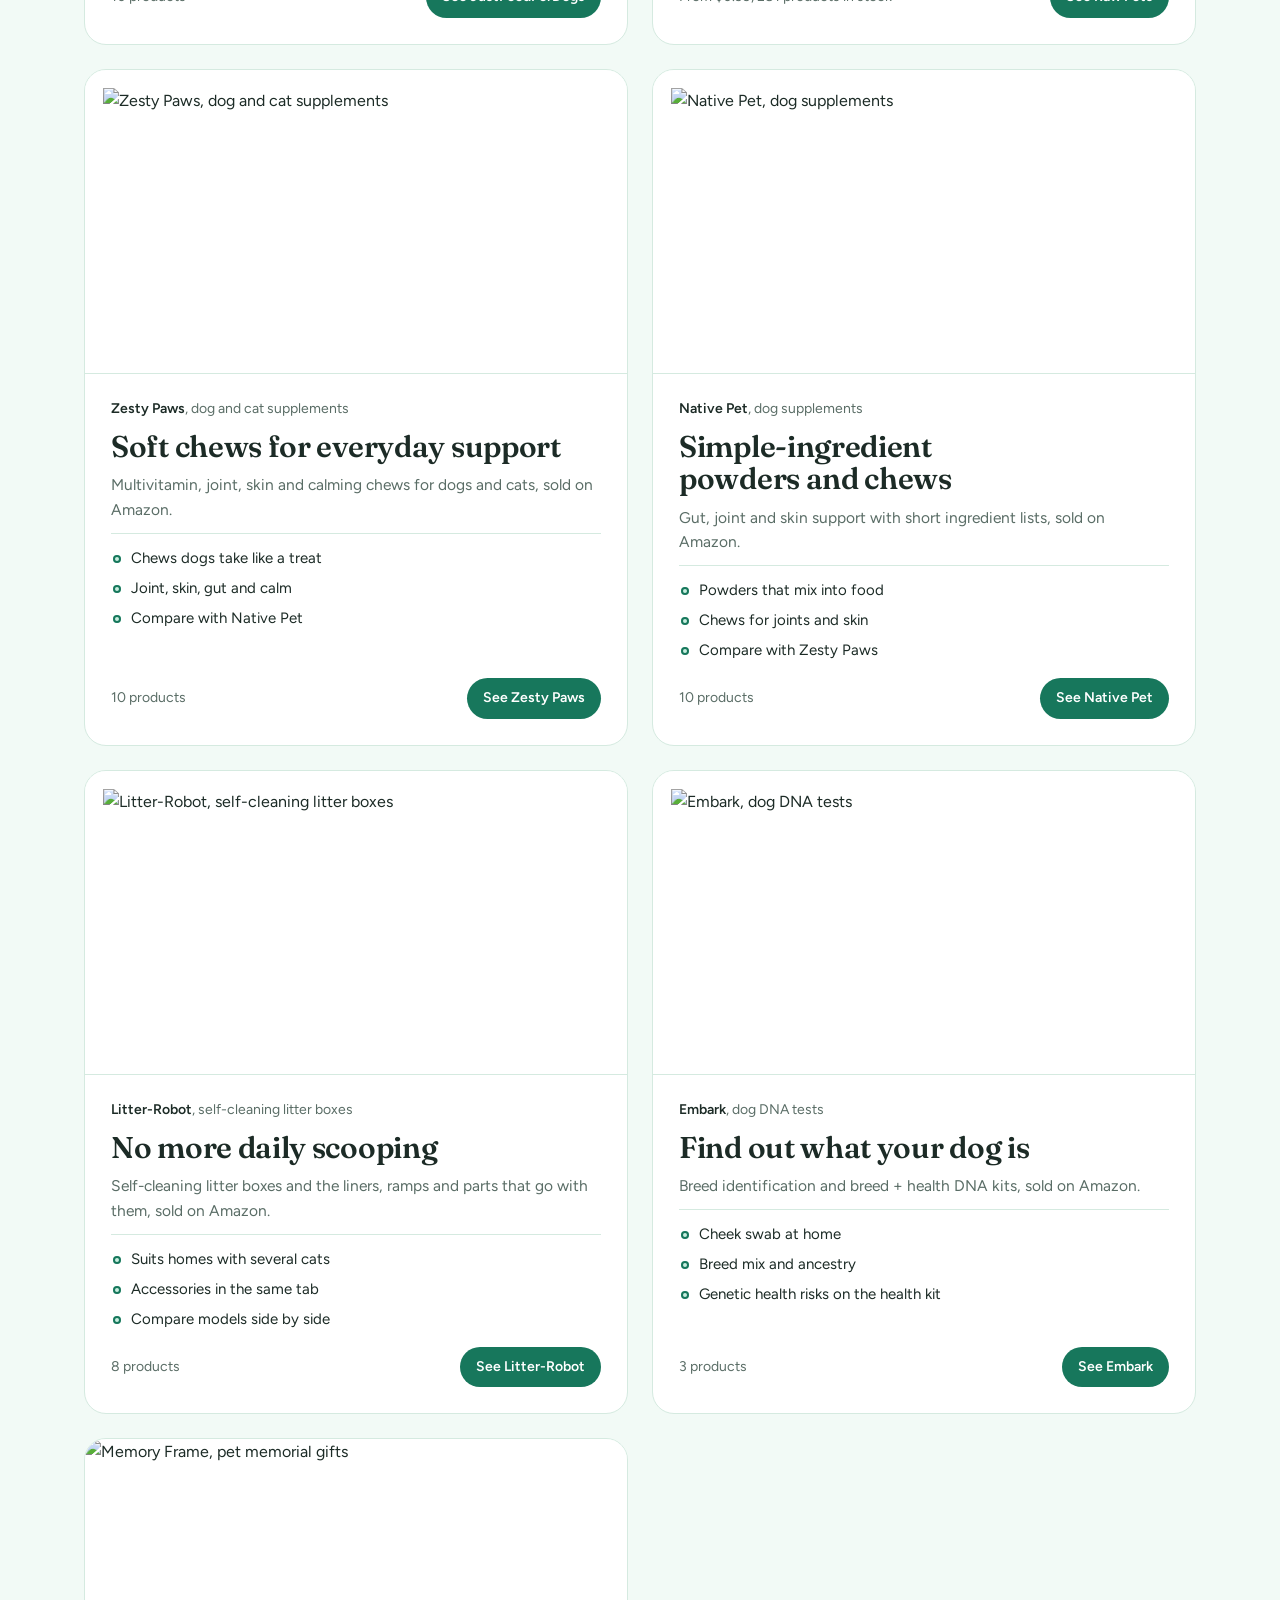
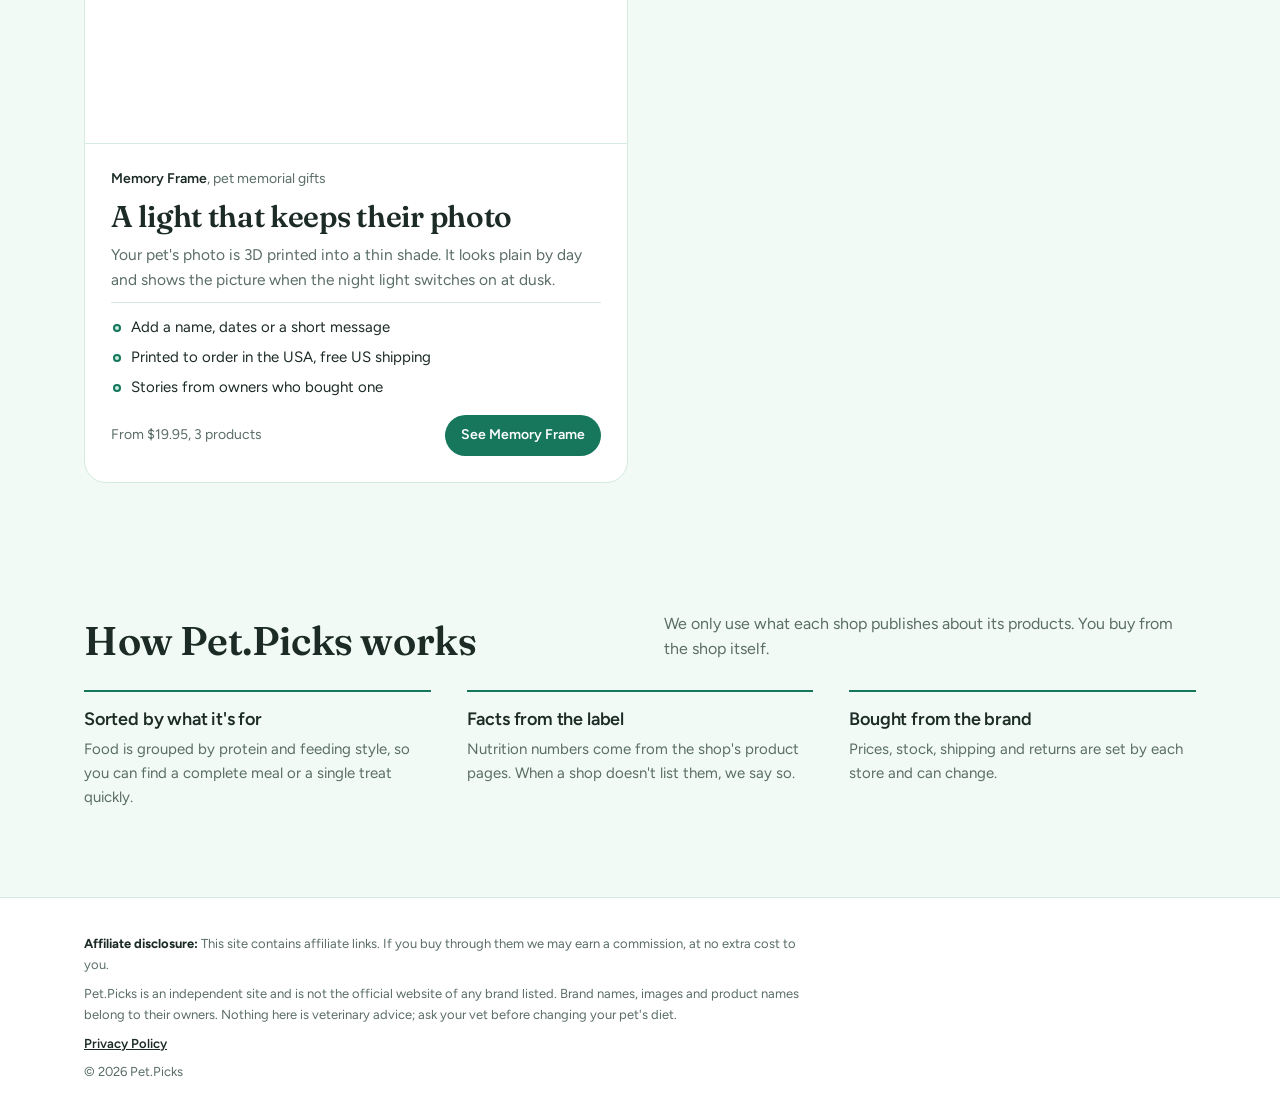
==== commit 7084b8f0: "Fill Lasso products with real names, photos and types from Amazon; sort into tabs by type Co-Authore" ====
--- a/index.html
+++ b/index.html
@@ -24,7 +24,7 @@
 .brand{display:flex;flex-direction:column;border-radius:22px;overflow:hidden;background:var(--card);border:1px solid var(--line);transition:border-color .25s,box-shadow .25s}
 .brand:hover{border-color:var(--a);box-shadow:0 20px 40px -26px rgba(23,119,92,.55)}
 .brand .pic{aspect-ratio:16/9;background:var(--mint-2);position:relative;overflow:hidden;border-bottom:1px solid var(--line)}
-.brand .pic img{position:absolute;inset:0;width:100%;height:100%;object-fit:cover;transition:transform .6s cubic-bezier(.2,.7,.2,1)}
+.brand .pic img{position:absolute;inset:0;width:100%;height:100%;object-fit:cover;background:#fff;transition:transform .6s cubic-bezier(.2,.7,.2,1)}
 .brand:hover .pic img{transform:scale(1.035)}
 .brand .body{padding:24px 26px 26px;display:flex;flex-direction:column;gap:10px;flex:1}
 .brand .kind{font-size:14px;color:var(--mut)}
@@ -116,7 +116,7 @@
    title:"Fresh-cooked meals for dogs",
    text:"Vet-developed fresh and pantry meals made from human-grade ingredients, sold on Amazon.",
    points:["Fresh and shelf-stable meals","Toppers for picky eaters","Compare with raw food side by side"],
-   from:"", count:"10 products", img:"" },
+   from:"", count:"10 products", img:"https://m.media-amazon.com/images/I/91g3NmmrbtL._AC_SL1500_.jpg" },
  { page:"raw-pets/", label:"Raw Pets", kind:"raw food, treats and supplements",
    title:"Raw meals, bones and treats",
    text:"Complete raw meals, prey-model and DIY cuts, freeze-dried treats, raw milk and herbal supplements for dogs and cats.",
@@ -127,22 +127,22 @@
    title:"Soft chews for everyday support",
    text:"Multivitamin, joint, skin and calming chews for dogs and cats, sold on Amazon.",
    points:["Chews dogs take like a treat","Joint, skin, gut and calm","Compare with Native Pet"],
-   from:"", count:"10 products", img:"" },
+   from:"", count:"10 products", img:"https://m.media-amazon.com/images/I/81hF96c9-GL._AC_SL1500_.jpg" },
  { page:"supplements/?brand=native", label:"Native Pet", kind:"dog supplements",
    title:"Simple-ingredient powders and chews",
    text:"Gut, joint and skin support with short ingredient lists, sold on Amazon.",
    points:["Powders that mix into food","Chews for joints and skin","Compare with Zesty Paws"],
-   from:"", count:"10 products", img:"" },
+   from:"", count:"10 products", img:"https://m.media-amazon.com/images/I/8111BzMjdcL._AC_SL1500_.jpg" },
  { page:"litter-boxes/?brand=litterrobot", label:"Litter-Robot", kind:"self-cleaning litter boxes",
    title:"No more daily scooping",
    text:"Self-cleaning litter boxes and the liners, ramps and parts that go with them, sold on Amazon.",
    points:["Suits homes with several cats","Accessories in the same tab","Compare models side by side"],
-   from:"", count:"10 products", img:"" },
+   from:"", count:"8 products", img:"https://m.media-amazon.com/images/I/61jha-FWVBL._AC_SL1500_.jpg" },
  { page:"dna-tests/?brand=embark", label:"Embark", kind:"dog DNA tests",
    title:"Find out what your dog is",
    text:"Breed identification and breed + health DNA kits, sold on Amazon.",
    points:["Cheek swab at home","Breed mix and ancestry","Genetic health risks on the health kit"],
-   from:"", count:"3 products", img:"" },
+   from:"", count:"3 products", img:"https://m.media-amazon.com/images/I/71BcpWuSjqL._AC_SL1500_.jpg" },
  { page:"memorial-gifts/?brand=memoryframe", label:"Memory Frame", kind:"pet memorial gifts",
    title:"A light that keeps their photo",
    text:"Your pet's photo is 3D printed into a thin shade. It looks plain by day and shows the picture when the night light switches on at dusk.",
@@ -161,7 +161,7 @@
 document.getElementById("brandGrid").innerHTML = BRANDS.map(function(b){
   var meta=[b.from,b.count].filter(Boolean).join(", ");
   return '<a class="brand" href="'+b.page+'" data-fly data-reveal>'+
-    (b.img ? '<div class="pic"><img loading="lazy" alt="'+b.label+', '+b.kind+'" src="'+b.img+'"></div>' : '<div class="pic ph">'+b.label+'</div>')+
+    (b.img ? '<div class="pic"><img loading="lazy"'+(/media-amazon/.test(b.img)?' style="object-fit:contain;padding:18px"':'')+' alt="'+b.label+', '+b.kind+'" src="'+b.img+'"></div>' : '<div class="pic ph">'+b.label+'</div>')+
     '<div class="body"><span class="kind"><b>'+b.label+'</b>, '+b.kind+'</span><h3>'+b.title+'</h3><p>'+b.text+'</p>'+
     '<ul>'+b.points.map(function(t){return "<li>"+t+"</li>"}).join("")+'</ul>'+
     '<div class="meta"><span>'+meta+'</span><span class="btn sm">See '+b.label+'</span></div></div></a>';
